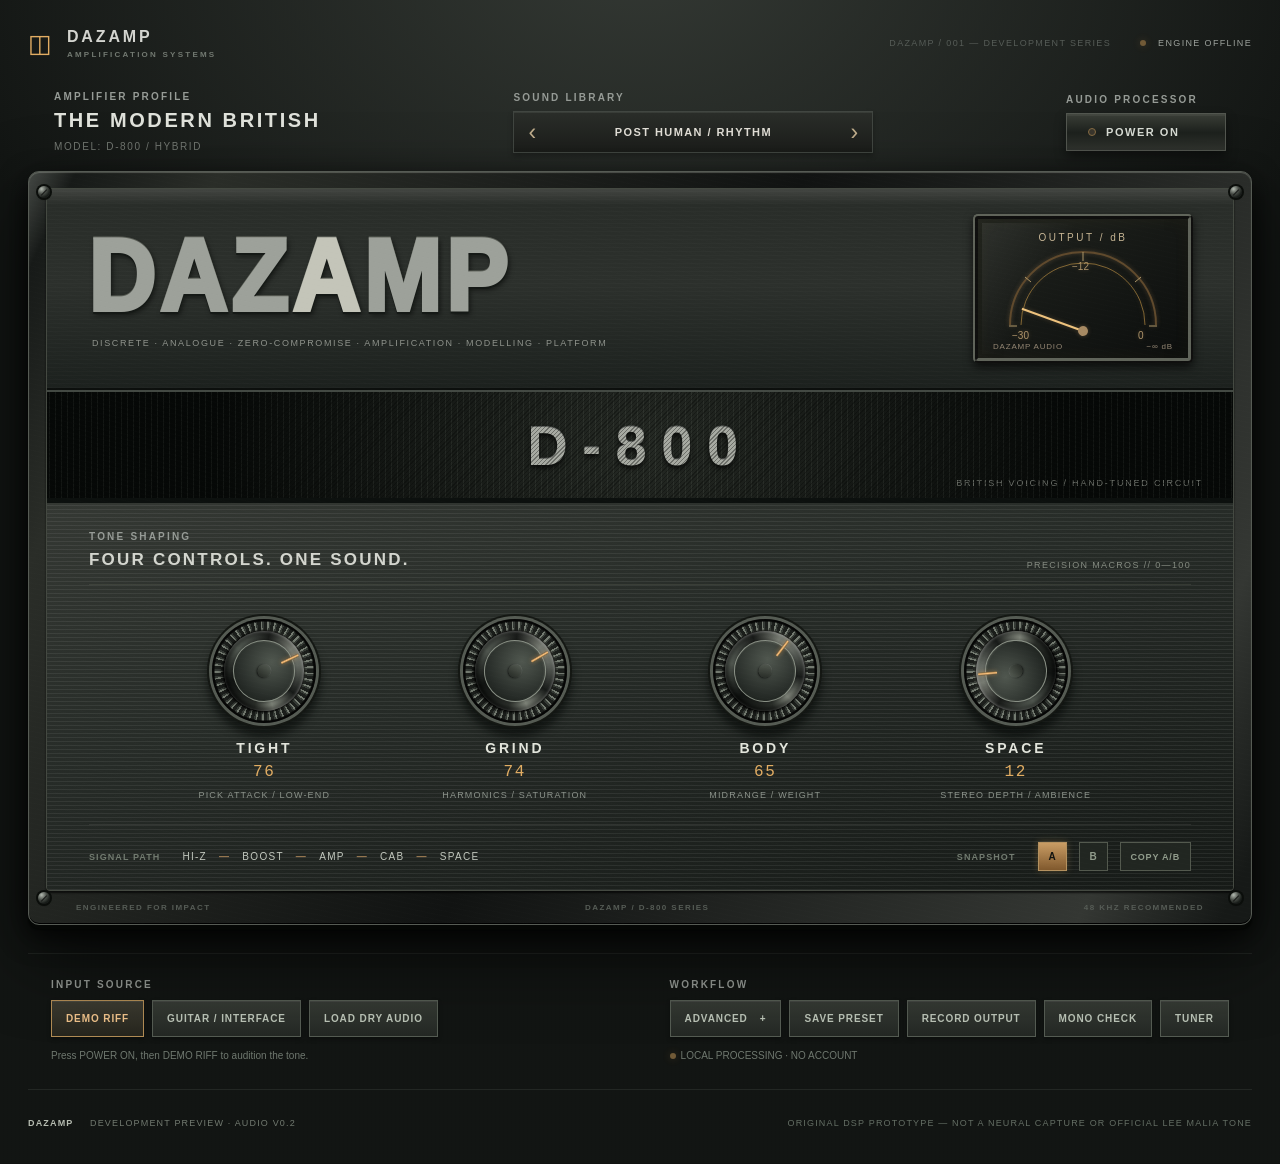
==== web/index.html @ d737fa8f "Add files via upload" ====
<!doctype html>
<html lang="en">
<head>
  <meta charset="utf-8">
  <meta name="viewport" content="width=device-width, initial-scale=1">
  <meta name="theme-color" content="#111312">
  <title>DAZAMP | Modern British Amplifier</title>
  <link rel="stylesheet" href="style.css">
</head>
<body>
  <div class="worktop">
    <header class="masthead">
      <div class="studio-title"><span class="glyph">◫</span><span>DAZAMP <small>AMPLIFICATION SYSTEMS</small></span></div>
      <div class="head-right"><span class="product-version">DAZAMP / 001 — DEVELOPMENT SERIES</span><span class="dot"></span><span id="engineState">ENGINE OFFLINE</span></div>
    </header>
    <main>
      <section class="rigbar" aria-label="Rig control">
        <div class="rig-name"><span class="eyebrow">AMPLIFIER PROFILE</span><strong>THE MODERN BRITISH</strong><span class="rig-serial">MODEL: D-800 / HYBRID</span></div>
        <div class="preset-ui"><span class="eyebrow">SOUND LIBRARY</span><div class="preset-select"><button id="prevPreset" aria-label="Previous preset">‹</button><select id="presetSelect" aria-label="Tone preset"></select><button id="nextPreset" aria-label="Next preset">›</button></div></div>
        <div class="power-block"><span class="eyebrow">AUDIO PROCESSOR</span><button id="powerButton" class="power-button" aria-pressed="false"><span class="power-led"></span><span id="powerText">POWER ON</span></button></div>
      </section>
      <section class="rack" aria-label="DAZAMP amplifier interface">
        <span class="screw screw-tl"></span><span class="screw screw-tr"></span><span class="screw screw-bl"></span><span class="screw screw-br"></span>
        <div class="faceplate">
          <div class="upper-metal">
            <div class="engraving"><div class="brand-large">DAZ<span>A</span>MP</div><div class="brand-sub">DISCRETE · ANALOGUE · ZERO-COMPROMISE · AMPLIFICATION · MODELLING · PLATFORM</div></div>
            <div class="needle-meter" aria-label="Output meter"><div class="meter-label">OUTPUT / dB</div><svg viewBox="0 0 180 94" aria-hidden="true"><path d="M 17 77 A 73 73 0 0 1 163 77" stroke="#604a2d" stroke-width="2" fill="none"/><path d="M 28 77 A 62 62 0 0 1 152 77" stroke="#c89948" stroke-width="1" opacity="0.6" fill="none"/><g stroke="#ad9668" stroke-width="1"><line x1="16" y1="78" x2="24" y2="78"/><line x1="32" y1="29" x2="38" y2="34"/><line x1="90" y1="4" x2="90" y2="13"/><line x1="148" y1="29" x2="142" y2="34"/><line x1="164" y1="78" x2="156" y2="78"/></g><text x="19" y="91" fill="#ad9369" font-size="10">−30</text><text x="79" y="22" fill="#ad9369" font-size="10">−12</text><text x="145" y="91" fill="#ad9369" font-size="10">0</text><g id="vuNeedle"><line x1="90" y1="83" x2="90" y2="18" stroke="#edc27d" stroke-width="2"/><circle cx="90" cy="83" r="5" fill="#a78a63"/></g></svg><div class="meter-foot">DAZAMP AUDIO <span id="peakLabel">−∞ dB</span></div></div>
          </div>
          <div class="cab-grill" aria-hidden="true"><div class="grill-brand">D-800</div><div class="grill-meta">BRITISH VOICING / HAND-TUNED CIRCUIT</div></div>
          <div class="control-zone"><div class="control-label-row"><div><span class="eyebrow">TONE SHAPING</span><h1>FOUR CONTROLS. ONE SOUND.</h1></div><span class="zone-label">PRECISION MACROS // 0—100</span></div>
            <div class="main-knobs">
              <div class="knob-unit"><div class="knob" role="slider" tabindex="0" data-param="tight" aria-label="Tight" aria-valuemin="0" aria-valuemax="100" aria-valuenow="69"><div class="knob-shadow"></div><div class="knob-ring"></div><div class="knob-face"><div class="knob-pointer"></div><div class="knob-inset"></div></div></div><div class="knob-title">TIGHT</div><div class="knob-value" id="tightValue">69</div><div class="knob-desc">PICK ATTACK / LOW-END</div></div>
              <div class="knob-unit"><div class="knob" role="slider" tabindex="0" data-param="grind" aria-label="Grind" aria-valuemin="0" aria-valuemax="100" aria-valuenow="72"><div class="knob-shadow"></div><div class="knob-ring"></div><div class="knob-face"><div class="knob-pointer"></div><div class="knob-inset"></div></div></div><div class="knob-title">GRIND</div><div class="knob-value" id="grindValue">72</div><div class="knob-desc">HARMONICS / SATURATION</div></div>
              <div class="knob-unit"><div class="knob" role="slider" tabindex="0" data-param="body" aria-label="Body" aria-valuemin="0" aria-valuemax="100" aria-valuenow="61"><div class="knob-shadow"></div><div class="knob-ring"></div><div class="knob-face"><div class="knob-pointer"></div><div class="knob-inset"></div></div></div><div class="knob-title">BODY</div><div class="knob-value" id="bodyValue">61</div><div class="knob-desc">MIDRANGE / WEIGHT</div></div>
              <div class="knob-unit"><div class="knob" role="slider" tabindex="0" data-param="space" aria-label="Space" aria-valuemin="0" aria-valuemax="100" aria-valuenow="14"><div class="knob-shadow"></div><div class="knob-ring"></div><div class="knob-face"><div class="knob-pointer"></div><div class="knob-inset"></div></div></div><div class="knob-title">SPACE</div><div class="knob-value" id="spaceValue">14</div><div class="knob-desc">STEREO DEPTH / AMBIENCE</div></div>
            </div>
            <div class="bottom-controls"><div class="signal-chain"><span class="signal-label">SIGNAL PATH</span><span>HI-Z</span><b>—</b><span>BOOST</span><b>—</b><span>AMP</span><b>—</b><span>CAB</span><b>—</b><span>SPACE</span></div><div class="a-b"><span class="signal-label">SNAPSHOT</span><button id="aButton" class="ab selected">A</button><button id="bButton" class="ab">B</button><button id="copyAB" class="mini-button" title="Copy current snapshot to the other">COPY A/B</button></div></div>
          </div>
        </div>
        <div class="rack-rim"><span>ENGINEERED FOR IMPACT</span><span>DAZAMP / D-800 SERIES</span><span>48 KHZ RECOMMENDED</span></div>
      </section>
      <section class="io-panel" aria-label="Audio input and settings">
        <div class="io-left"><span class="eyebrow">INPUT SOURCE</span><div class="source-buttons"><button id="demoButton" class="source-button active">DEMO RIFF</button><button id="micButton" class="source-button">GUITAR / INTERFACE</button><label for="fileInput" class="source-button file-label">LOAD DRY AUDIO</label><input type="file" id="fileInput" accept="audio/*" hidden></div><div id="sourceStatus" class="inline-status">Press POWER ON, then DEMO RIFF to audition the tone.</div></div>
        <div class="io-right"><span class="eyebrow">WORKFLOW</span><div class="source-buttons"><button id="toggleAdvanced" class="source-button">ADVANCED <span id="advancedChevron">+</span></button><button id="savePreset" class="source-button">SAVE PRESET</button><button id="recordButton" class="source-button">RECORD OUTPUT</button><button id="monoButton" class="source-button" aria-pressed="false">MONO CHECK</button><button id="tunerButton" class="source-button" aria-pressed="false">TUNER</button></div><div class="local-badge"><span class="dot"></span>LOCAL PROCESSING · NO ACCOUNT</div></div>
      </section>
      <section id="tunerPanel" class="tuner-panel" hidden aria-label="Input guitar tuner">
        <div class="tuner-heading"><span class="eyebrow">INSTRUMENT / INPUT TUNER</span><span id="tunerHint">Play a single note through your guitar interface</span></div>
        <div class="tuner-main"><strong id="tunerNote">—</strong><span id="tunerCents">WAITING FOR SIGNAL</span><div class="tuner-scale" aria-hidden="true"><div class="tuner-ticks"></div><span class="tuner-center"></span><span class="tuner-needle" id="tunerNeedle"></span></div><span id="tunerFreq">— Hz</span></div>
      </section>
      <section class="advanced" id="advancedPanel" hidden aria-label="Advanced settings"><div class="advanced-top"><div><span class="eyebrow">UNDER THE HOOD</span><h2>TECHNICAL CONTROL</h2></div><span class="feature-flag">ALGORITHM V0.2 · PROCEDURAL CAB</span></div><div class="settings-grid"><label>INPUT TRIM <span id="inputTrimOut">0 dB</span><input id="inputTrim" type="range" min="-18" max="18" step="1" value="0"></label><label>OUTPUT LEVEL <span id="outputTrimOut">−5 dB</span><input id="outputTrim" type="range" min="-24" max="6" step="1" value="-5"></label><label>HIGH CUT <span id="highCutOut">6800 Hz</span><input id="highCut" type="range" min="3500" max="10000" step="100" value="6800"></label><label>GATE THRESHOLD <span id="gateOut">−48 dB</span><input id="gate" type="range" min="-70" max="-20" step="1" value="-48"></label><label>CAB CHARACTER <span id="cabOut">45% RIBBON</span><input id="cabMix" type="range" min="0" max="100" step="1" value="45"></label><label>STEREO WIDTH <span id="widthOut">70%</span><input id="width" type="range" min="0" max="100" step="1" value="70"></label></div><div class="advanced-foot"><label for="irInput" class="source-button">LOAD CUSTOM CAB WAV IR</label><input type="file" id="irInput" accept=".wav,audio/wav" hidden><span id="irStatus">Built-in synthetic 4×12 response · load your own IR for authentic cab tone</span></div><div class="bank-tools"><button id="exportBank" class="source-button">EXPORT PRESETS</button><label for="importBankInput" class="source-button file-label">IMPORT PRESETS</label><input type="file" id="importBankInput" accept=".json,application/json" hidden><span>Preset JSON is local to your device. No cloud uploads.</span></div></section>
      <footer><div>DAZAMP <span>DEVELOPMENT PREVIEW · AUDIO V0.2</span></div><span>ORIGINAL DSP PROTOTYPE — NOT A NEURAL CAPTURE OR OFFICIAL LEE MALIA TONE</span></footer>
    </main>
  </div>
  <script src="tuner.js"></script><script src="audio.js"></script><script src="app.js"></script>
</body>
</html>
---- web/style.css ----
:root{--bg:#131514;--silver:#bec1bd;--small:#8b8d89;--amber:#e2ad63;--edge:#414441;--panel:#242725;--shadow:#0b0d0b}*{box-sizing:border-box}html{background:#101211}body{margin:0;color:#d3d4cf;background:radial-gradient(ellipse 75% 60% at 50% -5%,#343934 0,transparent 75%),repeating-linear-gradient(90deg,transparent 0 3px,#0000000a 3px 4px),#121513;font-family:Arial,'Helvetica Neue',sans-serif;-webkit-font-smoothing:antialiased}.worktop{width:min(1420px,calc(100% - 56px));margin:auto;padding:22px 0 35px}button,select,input{font:inherit}button{cursor:pointer}button:focus-visible,.knob:focus-visible,input:focus-visible,select:focus-visible,.file-label:focus-visible{outline:2px solid var(--amber);outline-offset:4px}.eyebrow{display:block;font-size:10px;color:#969b96;letter-spacing:.22em;font-weight:700}.masthead{display:flex;justify-content:space-between;align-items:center;min-height:42px;margin-bottom:27px}.studio-title{display:flex;align-items:center;gap:12px;font-weight:900;font-size:16px;letter-spacing:.18em}.studio-title small{display:block;font-size:8px;letter-spacing:.28em;color:#727971;padding-top:4px}.glyph{font-size:25px;font-weight:400;color:var(--amber)}.head-right{font-size:9px;letter-spacing:.15em;color:#9ba09b;display:flex;align-items:center;gap:12px}.product-version{margin-right:17px;color:#565c57}.dot{display:inline-block;width:6px;height:6px;background:#715a37;border-radius:100%;box-shadow:0 0 8px #ffb45130}.dot.on{background:#e3b879;box-shadow:0 0 9px #f1b25a}.rigbar{display:flex;justify-content:space-between;align-items:center;gap:28px;margin-bottom:17px;padding:0 26px}.rig-name strong{display:block;font-size:20px;letter-spacing:.13em;font-weight:750;margin:7px 0 4px;color:#e0e2db}.rig-serial{font-size:10px;letter-spacing:.16em;color:#727771}.preset-ui{min-width:min(360px,40%)}.preset-select{display:flex;align-items:center;border:1px solid #414641;background:linear-gradient(#2b2e2a,#1b1d1a);box-shadow:inset 0 1px #64696244,0 3px 5px #0004;margin-top:8px}.preset-select button{width:36px;height:40px;border:0;background:transparent;color:#c1ae8d;font-size:23px}.preset-select button:hover{background:#393b34}.preset-select select{appearance:none;outline:0;background:transparent;color:#e3e0d8;border:0;flex:1;text-align:center;min-width:0;font-size:11px;font-weight:700;letter-spacing:.13em}.preset-select option{color:#ddd;background:#222}.power-button{margin-top:8px;border:1px solid #535750;background:linear-gradient(#3b3f38 0%,#1d211d 52%,#30332e 100%);padding:12px 21px;color:#d9ddd5;font-weight:bold;font-size:11px;letter-spacing:.14em;min-width:160px;text-align:left;box-shadow:inset 0 2px #7d837622,0 6px 12px #0006}.power-button .power-led{display:inline-block;width:8px;height:8px;background:#3a362d;border:1px solid #886d44;border-radius:50%;margin-right:10px}.power-button.on .power-led{background:#e3ab60;box-shadow:0 0 14px #f2b86c}.rack{position:relative;padding:16px 17px 11px;border:1px solid #565b54;border-radius:11px;background:linear-gradient(116deg,#444844 0%,#171a18 3%,#2a2d28 12%,#111312 49%,#343733 89%,#161917 98%);box-shadow:0 5px 1px #050705,0 10px 28px #000c,0 30px 75px #0009,inset 0 1px 1px #b6bdb155,inset 0 -1px #000}.rack:after{content:'';pointer-events:none;position:absolute;inset:0;border-radius:11px;background:repeating-linear-gradient(12deg,transparent 0,transparent 3px,#fff1 4px,#0001 5px);opacity:.11}.screw{position:absolute;width:12px;height:12px;border-radius:50%;z-index:2;background:radial-gradient(circle at 30% 25%,#b3bab1,#484d47 40%,#171b18 70%);box-shadow:0 0 0 2px #0b0e0b,0 1px 2px #000;}.screw:after{content:'';position:absolute;width:8px;height:1px;background:#171917;transform:rotate(-45deg);top:6px;left:2px}.screw-tl{top:14px;left:9px}.screw-tr{top:14px;right:9px}.screw-bl{bottom:20px;left:9px}.screw-br{bottom:20px;right:9px}.faceplate{background:linear-gradient(150deg,#414540 0%,#2b2f2b 8%,#131614 59%,#343632 100%);box-shadow:inset 1px 1px 4px #afb2a055,inset -1px -1px 4px #050706,0 2px 2px #000a;border:1px solid #444941;overflow:hidden;border-radius:4px}.upper-metal{min-height:155px;padding:25px 40px;display:flex;align-items:center;justify-content:space-between;gap:30px;background:repeating-linear-gradient(0deg,#ffffff04 0 1px,transparent 1px 4px),linear-gradient(180deg,#424541 0%,#292d29 8%,#2c302c 48%,#1c211e 100%);border-bottom:2px solid #0c0f0d}.engraving{text-align:left;max-width:720px}.brand-large{font-family:'Arial Black',Impact,sans-serif;font-weight:1000;line-height:1;font-stretch:condensed;font-size:clamp(56px,8vw,105px);letter-spacing:.045em;color:#9da19a;text-shadow:0 2px 0 #151916,0 -1px 0 #e1e4d344,2px 3px 6px #02040288;transform:scaleX(.91);transform-origin:left}.brand-large span{color:#c4c5b9}.brand-sub{font-size:9px;color:#8f938c;letter-spacing:.18em;line-height:1.7;margin:8px 0 0 5px}.needle-meter{flex:0 0 220px;border-radius:5px;padding:13px 15px 7px;background:linear-gradient(145deg,#20231e,#0c0e0d);border:5px ridge #60645a;box-shadow:0 4px 10px #000a,inset 0 0 18px #ba81320b;position:relative}.needle-meter:before{content:'';position:absolute;inset:4px;pointer-events:none;background:linear-gradient(120deg,#fff1,transparent 35%);}.meter-label{font-size:10px;text-align:center;letter-spacing:.25em;color:#c5b493}.needle-meter svg{width:100%;display:block;margin-top:5px;filter:drop-shadow(0 0 2px #e5b27144)}#vuNeedle{transform-origin:90px 83px;transform:rotate(-70deg);transition:transform .07s linear}.meter-foot{font-size:8px;letter-spacing:.1em;display:flex;justify-content:space-between;color:#938673}.cab-grill{position:relative;height:113px;display:flex;align-items:center;justify-content:center;overflow:hidden;border-top:2px solid #434943;border-bottom:5px solid #0c100e;background:radial-gradient(ellipse 45% 320% at 50% 50%,#333831aa,#030504a0 80%),repeating-linear-gradient(90deg,#0a0d0b 0 2px,#2d322d 2px 3px,#0a0d0b 3px 6px),repeating-linear-gradient(0deg,#121512 0 3px,#252924 3px 4px)}.cab-grill:after{content:'';position:absolute;inset:0;background:repeating-linear-gradient(-45deg,transparent 0 2px,#06080699 2px 3px);opacity:.6;pointer-events:none}.grill-brand{font:700 56px Impact,sans-serif;letter-spacing:.26em;color:#a7aaa2;text-shadow:0 3px 5px #000b,0 -1px #fff5}.grill-meta{font-size:9px;letter-spacing:.2em;color:#6f736c;position:absolute;right:30px;bottom:10px}.control-zone{padding:28px 42px 19px;background:repeating-linear-gradient(0deg,#fff1 0 1px,transparent 1px 4px),linear-gradient(167deg,#343833,#262b27 42%,#161a17)}.control-label-row{display:flex;justify-content:space-between;align-items:end;gap:20px;border-bottom:1px solid #777d6b35;padding-bottom:14px}.control-label-row h1{font-size:17px;font-weight:700;letter-spacing:.13em;margin:8px 0 0;color:#d3d5ce}.zone-label{font-size:9px;color:#868c82;letter-spacing:.15em}.main-knobs{display:grid;grid-template-columns:repeat(4,1fr);gap:10px;padding:30px 5% 24px}.knob-unit{display:flex;flex-direction:column;align-items:center;text-align:center}.knob{--angle:0deg;position:relative;cursor:ns-resize;width:112px;height:112px;touch-action:none;user-select:none;filter:drop-shadow(0 9px 4px #04060598)}.knob-shadow{position:absolute;inset:4px;border-radius:100%;background:#090a09;box-shadow:0 0 0 3px #555b53,0 0 0 5px #141713,inset 0 0 6px #000}.knob-ring{position:absolute;inset:3px;border-radius:50%;background:repeating-conic-gradient(from 0deg,#1b1e1b 0deg 4deg,#737a70 4deg 6deg,#343934 6deg 8deg);mask:radial-gradient(transparent 53%,black 56%,black 65%,transparent 67%)}.knob-face{position:absolute;inset:16px;border-radius:50%;background:conic-gradient(from 15deg,#666b64,#1a1d1b 13%,#93998d 24%,#373c36 32%,#1b1f1c 48%,#646c63 64%,#1b1d1b 80%,#7a7e75 92%,#666b64);box-shadow:0 2px 4px #000,0 -2px 3px #dde3c822,inset 0 1px 3px #ffffff55,inset 0 -4px 9px #000d;transform:rotate(var(--angle))}.knob-face:before{content:'';position:absolute;inset:9px;border-radius:50%;background:radial-gradient(circle at 42% 32%,#50574f,#282d29 65%,#131713);border:1px solid #888f84;box-shadow:inset 0 1px 2px #d0d3c122,0 1px 4px #0008}.knob-pointer{position:absolute;top:2px;left:50%;transform:translateX(-50%);height:19px;width:3px;background:linear-gradient(90deg,#735b3b,#ffc47e,#7e6034);z-index:1;box-shadow:0 0 4px #f2ac5a66;border-radius:1px}.knob-inset{position:absolute;top:50%;left:50%;transform:translate(-50%,-50%);width:13px;height:13px;border-radius:50%;background:linear-gradient(150deg,#565d54,#232722);box-shadow:0 1px 2px #000b,0 -1px #ddd2}.knob-title{margin-top:13px;font-size:14px;letter-spacing:.2em;font-weight:800;color:#e3e5dc}.knob-value{font-family:monospace;font-size:16px;margin-top:7px;min-width:47px;color:var(--amber);letter-spacing:.1em}.knob-desc{font-size:9px;letter-spacing:.13em;margin-top:9px;color:#8c938b}.bottom-controls{border-top:1px solid #72766d33;display:flex;justify-content:space-between;gap:20px;padding-top:17px}.signal-chain,.a-b{display:flex;align-items:center;gap:12px;font-size:10px;letter-spacing:.13em;color:#c2c8be}.signal-chain b{color:#987850}.signal-label{font-size:9px;font-weight:bold;color:#727b70;letter-spacing:.12em;margin-right:10px}.ab,.mini-button{background:#212621;color:#919c8c;border:1px solid #53594e;min-width:29px;height:29px;font-weight:bold;font-size:10px}.ab.selected{background:linear-gradient(#c99c64,#80592d);color:#121411;box-shadow:0 0 7px #e0ac5a44;border-color:#b4915f}.mini-button{padding:0 10px;font-size:9px;letter-spacing:.09em}.rack-rim{display:flex;justify-content:space-between;gap:10px;padding:12px 30px 1px;color:#565c56;font-weight:600;letter-spacing:.18em;font-size:8px}.io-panel{margin-top:28px;padding:25px 23px;border-top:1px solid #555b5344;border-bottom:1px solid #555b5344;display:flex;align-items:start;justify-content:space-between;gap:18px}.source-buttons{display:flex;flex-wrap:wrap;gap:8px;margin:10px 0}.source-button{display:inline-flex;align-items:center;justify-content:center;gap:12px;min-height:37px;border:1px solid #555c53;background:linear-gradient(#353a34,#242824);padding:0 14px;letter-spacing:.09em;font-size:10px;font-weight:700;color:#bac3b6;box-shadow:inset 0 1px #ffffff10,0 2px 4px #0005;cursor:pointer}.source-button:hover{border-color:#a7a38c;color:#fff}.source-button.active{border-color:#b18c55;color:#eec18a;background:linear-gradient(#3c3b31,#26251d)}.source-button:disabled{opacity:.45;cursor:not-allowed}.inline-status,.local-badge{font-size:10px;line-height:1.7;color:#6f786f;max-width:450px}.local-badge .dot{margin-right:5px}.advanced{margin-top:23px;background:linear-gradient(160deg,#292d29,#181c19);padding:28px;border:1px solid #444b43;box-shadow:0 7px 20px #0006}.advanced[hidden]{display:none}.advanced-top{display:flex;justify-content:space-between;align-items:end;padding-bottom:15px;border-bottom:1px solid #666d6133}.advanced h2{margin:6px 0 0;font-size:18px;letter-spacing:.14em}.feature-flag{font-size:9px;letter-spacing:.12em;color:#a68760}.settings-grid{display:grid;grid-template-columns:repeat(3,1fr);gap:28px;padding:25px 0}.settings-grid label{font-size:10px;letter-spacing:.15em;color:#a5ada4;font-weight:700}.settings-grid label span{float:right;color:var(--amber)}.settings-grid input{display:block;cursor:pointer;width:100%;margin-top:18px;accent-color:#d5ab71}.advanced-foot{border-top:1px solid #555b5344;padding-top:18px;display:flex;align-items:center;gap:16px;flex-wrap:wrap}.advanced-foot span{font-size:10px;color:#8d9388;line-height:1.5}footer{margin-top:28px;display:flex;gap:12px;justify-content:space-between;color:#646e64;font-size:9px;letter-spacing:.13em}footer div{font-weight:800;color:#b6bcb1}footer div span{font-weight:400;margin-left:13px;color:#727a70}footer>span{max-width:60%;text-align:right}@media(max-width:900px){.upper-metal{padding:25px}.brand-large{font-size:clamp(52px,8vw,80px)}.needle-meter{flex-basis:170px}.control-zone{padding:23px}.main-knobs{padding:25px 0}.knob{width:92px;height:92px}.rigbar{padding:0 5px;gap:10px}.bottom-controls{flex-wrap:wrap}}@media(max-width:670px){.worktop{width:calc(100% - 22px);padding-top:14px}.masthead{margin-bottom:19px}.head-right .product-version{display:none}.rigbar{flex-wrap:wrap;justify-content:space-between}.rig-name{flex:1 1 100%}.rig-name strong{font-size:16px}.preset-ui{flex:1;min-width:0}.power-button{min-width:100px;padding:12px 8px;font-size:9px}.rack{padding:12px 12px 9px}.upper-metal{min-height:123px;padding:12px 15px;gap:5px}.brand-large{font-size:clamp(31px,9.3vw,60px)}.brand-sub{font-size:6px;letter-spacing:.05em}.needle-meter{flex-basis:120px;padding:8px 5px 3px;border-width:3px}.meter-label{font-size:7px}.meter-foot{font-size:6px}.cab-grill{height:68px}.grill-brand{font-size:32px}.grill-meta{display:none}.control-zone{padding:18px 12px}.control-label-row h1{font-size:11px}.zone-label{display:none}.main-knobs{grid-template-columns:repeat(2,1fr);gap:25px 6px;padding:25px 0}.knob{width:103px;height:103px}.knob-desc{font-size:8px}.bottom-controls{flex-direction:column}.signal-chain{gap:5px;flex-wrap:wrap;font-size:9px}.signal-label{margin-right:4px}.rack-rim{padding:10px 14px 0}.rack-rim span:nth-child(2){display:none}.io-panel{flex-wrap:wrap;gap:22px;padding:20px 8px}.io-left,.io-right{width:100%}.settings-grid{grid-template-columns:1fr 1fr;gap:22px}.advanced{padding:18px}.feature-flag{font-size:8px}.advanced h2{font-size:14px}footer{flex-direction:column}footer>span{text-align:left;max-width:none}}@media(prefers-reduced-motion:reduce){*{scroll-behavior:auto!important;transition:none!important}}

/* DAZAMP v0.2 functional studio utilities — housed beneath the hardware, never in front of it. */
.source-button[aria-pressed="true"]{color:#f3d5a1;border-color:#b17e43!important;background:linear-gradient(#49331d,#26241c)!important;box-shadow:inset 0 1px #f2b66c44,0 0 15px #d19c3e22!important}
.tuner-panel{border:1px solid #41483f;border-radius:5px;background:linear-gradient(115deg,#292e29,#121612 53%,#262b25);padding:16px 24px 20px;margin:17px 0 0;box-shadow:inset 0 1px #89917f26,0 10px 22px #0005}
.tuner-panel[hidden]{display:none!important}.tuner-heading{display:flex;align-items:center;justify-content:space-between;gap:14px}.tuner-heading>span:last-child{font-size:10px;letter-spacing:.04em;color:#8e998d}
.tuner-main{display:flex;justify-content:space-between;align-items:center;gap:22px;margin-top:15px}.tuner-main>strong{font-size:40px;min-width:86px;line-height:1;font-weight:800;letter-spacing:-.05em;color:#e8ddd0}.tuner-main>span{color:#bdbfb8;font-size:11px;letter-spacing:.08em;min-width:115px}.tuner-main #tunerFreq{text-align:right;color:#b79b72}.tuner-scale{height:24px;position:relative;flex:1;min-width:100px;max-width:480px;overflow:hidden;border-radius:2px;border:1px solid #3b483a;background:#131a16}.tuner-ticks{position:absolute;inset:0;background:repeating-linear-gradient(90deg,transparent 0,transparent calc(10% - 1px),#a7ae8d77 calc(10% - 1px),#a7ae8d77 10%);opacity:.6}.tuner-center{position:absolute;left:50%;top:0;bottom:0;width:2px;background:#b4c593}.tuner-needle{position:absolute;left:50%;top:1px;bottom:1px;width:4px;border-radius:2px;background:#eab069;box-shadow:0 0 9px #eeab49;transform:translateX(-50%);transition:left .14s ease-out}
.bank-tools{display:flex;align-items:center;flex-wrap:wrap;gap:11px;padding-top:20px;margin-top:18px;border-top:1px solid #75826e33}.bank-tools>span{font-size:10px;color:#929c90;letter-spacing:.06em}
@media(max-width:760px){.tuner-main{gap:9px;flex-wrap:wrap}.tuner-main>strong{font-size:31px;min-width:65px}.tuner-main>span{font-size:9px;min-width:95px}.tuner-scale{order:4;min-width:100%;max-width:none}.tuner-heading{align-items:start;flex-direction:column;gap:6px}}
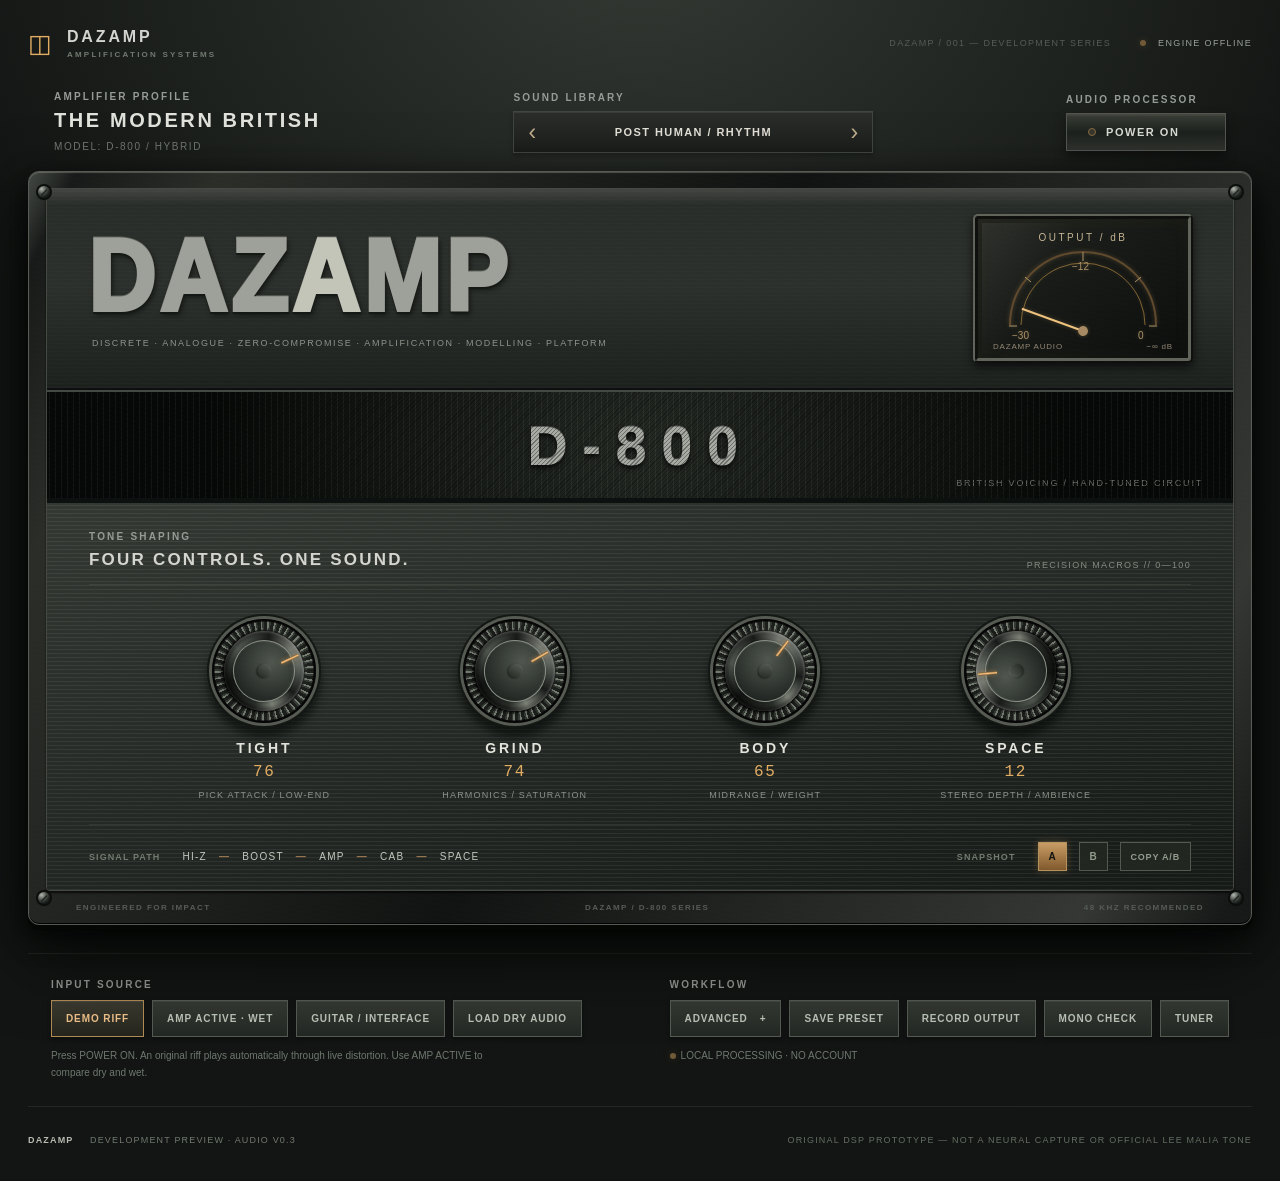
==== commit cf7fa514: "Add files via upload" ====
--- a/web/index.html
+++ b/web/index.html
@@ -40,17 +40,17 @@
         <div class="rack-rim"><span>ENGINEERED FOR IMPACT</span><span>DAZAMP / D-800 SERIES</span><span>48 KHZ RECOMMENDED</span></div>
       </section>
       <section class="io-panel" aria-label="Audio input and settings">
-        <div class="io-left"><span class="eyebrow">INPUT SOURCE</span><div class="source-buttons"><button id="demoButton" class="source-button active">DEMO RIFF</button><button id="micButton" class="source-button">GUITAR / INTERFACE</button><label for="fileInput" class="source-button file-label">LOAD DRY AUDIO</label><input type="file" id="fileInput" accept="audio/*" hidden></div><div id="sourceStatus" class="inline-status">Press POWER ON, then DEMO RIFF to audition the tone.</div></div>
+        <div class="io-left"><span class="eyebrow">INPUT SOURCE</span><div class="source-buttons"><button id="demoButton" class="source-button active">DEMO RIFF</button><button id="dryCheckButton" class="source-button" aria-pressed="false">AMP ACTIVE · WET</button><button id="micButton" class="source-button">GUITAR / INTERFACE</button><label for="fileInput" class="source-button file-label">LOAD DRY AUDIO</label><input type="file" id="fileInput" accept="audio/*" hidden></div><div id="sourceStatus" class="inline-status">Press POWER ON. An original riff plays automatically through live distortion. Use AMP ACTIVE to compare dry and wet.</div></div>
         <div class="io-right"><span class="eyebrow">WORKFLOW</span><div class="source-buttons"><button id="toggleAdvanced" class="source-button">ADVANCED <span id="advancedChevron">+</span></button><button id="savePreset" class="source-button">SAVE PRESET</button><button id="recordButton" class="source-button">RECORD OUTPUT</button><button id="monoButton" class="source-button" aria-pressed="false">MONO CHECK</button><button id="tunerButton" class="source-button" aria-pressed="false">TUNER</button></div><div class="local-badge"><span class="dot"></span>LOCAL PROCESSING · NO ACCOUNT</div></div>
       </section>
       <section id="tunerPanel" class="tuner-panel" hidden aria-label="Input guitar tuner">
         <div class="tuner-heading"><span class="eyebrow">INSTRUMENT / INPUT TUNER</span><span id="tunerHint">Play a single note through your guitar interface</span></div>
         <div class="tuner-main"><strong id="tunerNote">—</strong><span id="tunerCents">WAITING FOR SIGNAL</span><div class="tuner-scale" aria-hidden="true"><div class="tuner-ticks"></div><span class="tuner-center"></span><span class="tuner-needle" id="tunerNeedle"></span></div><span id="tunerFreq">— Hz</span></div>
       </section>
-      <section class="advanced" id="advancedPanel" hidden aria-label="Advanced settings"><div class="advanced-top"><div><span class="eyebrow">UNDER THE HOOD</span><h2>TECHNICAL CONTROL</h2></div><span class="feature-flag">ALGORITHM V0.2 · PROCEDURAL CAB</span></div><div class="settings-grid"><label>INPUT TRIM <span id="inputTrimOut">0 dB</span><input id="inputTrim" type="range" min="-18" max="18" step="1" value="0"></label><label>OUTPUT LEVEL <span id="outputTrimOut">−5 dB</span><input id="outputTrim" type="range" min="-24" max="6" step="1" value="-5"></label><label>HIGH CUT <span id="highCutOut">6800 Hz</span><input id="highCut" type="range" min="3500" max="10000" step="100" value="6800"></label><label>GATE THRESHOLD <span id="gateOut">−48 dB</span><input id="gate" type="range" min="-70" max="-20" step="1" value="-48"></label><label>CAB CHARACTER <span id="cabOut">45% RIBBON</span><input id="cabMix" type="range" min="0" max="100" step="1" value="45"></label><label>STEREO WIDTH <span id="widthOut">70%</span><input id="width" type="range" min="0" max="100" step="1" value="70"></label></div><div class="advanced-foot"><label for="irInput" class="source-button">LOAD CUSTOM CAB WAV IR</label><input type="file" id="irInput" accept=".wav,audio/wav" hidden><span id="irStatus">Built-in synthetic 4×12 response · load your own IR for authentic cab tone</span></div><div class="bank-tools"><button id="exportBank" class="source-button">EXPORT PRESETS</button><label for="importBankInput" class="source-button file-label">IMPORT PRESETS</label><input type="file" id="importBankInput" accept=".json,application/json" hidden><span>Preset JSON is local to your device. No cloud uploads.</span></div></section>
-      <footer><div>DAZAMP <span>DEVELOPMENT PREVIEW · AUDIO V0.2</span></div><span>ORIGINAL DSP PROTOTYPE — NOT A NEURAL CAPTURE OR OFFICIAL LEE MALIA TONE</span></footer>
+      <section class="advanced" id="advancedPanel" hidden aria-label="Advanced settings"><div class="advanced-top"><div><span class="eyebrow">UNDER THE HOOD</span><h2>TECHNICAL CONTROL</h2></div><span class="feature-flag">ALGORITHM V0.3 · PROCEDURAL CAB</span></div><div class="settings-grid"><label>INPUT TRIM <span id="inputTrimOut">0 dB</span><input id="inputTrim" type="range" min="-18" max="18" step="1" value="0"></label><label>OUTPUT LEVEL <span id="outputTrimOut">−5 dB</span><input id="outputTrim" type="range" min="-24" max="6" step="1" value="-5"></label><label>HIGH CUT <span id="highCutOut">6800 Hz</span><input id="highCut" type="range" min="3500" max="10000" step="100" value="6800"></label><label>GATE THRESHOLD <span id="gateOut">−48 dB</span><input id="gate" type="range" min="-70" max="-20" step="1" value="-48"></label><label>CAB CHARACTER <span id="cabOut">45% RIBBON</span><input id="cabMix" type="range" min="0" max="100" step="1" value="45"></label><label>STEREO WIDTH <span id="widthOut">70%</span><input id="width" type="range" min="0" max="100" step="1" value="70"></label></div><div class="advanced-foot"><label for="irInput" class="source-button">LOAD CUSTOM CAB WAV IR</label><input type="file" id="irInput" accept=".wav,audio/wav" hidden><span id="irStatus">Built-in synthetic 4×12 response · load your own IR for authentic cab tone</span></div><div class="bank-tools"><button id="exportBank" class="source-button">EXPORT PRESETS</button><label for="importBankInput" class="source-button file-label">IMPORT PRESETS</label><input type="file" id="importBankInput" accept=".json,application/json" hidden><span>Preset JSON is local to your device. No cloud uploads.</span></div></section>
+      <footer><div>DAZAMP <span>DEVELOPMENT PREVIEW · AUDIO V0.3</span></div><span>ORIGINAL DSP PROTOTYPE — NOT A NEURAL CAPTURE OR OFFICIAL LEE MALIA TONE</span></footer>
     </main>
   </div>
-  <script src="tuner.js"></script><script src="audio.js"></script><script src="app.js"></script>
+  <script src="riff.js"></script><script src="tuner.js"></script><script src="audio.js"></script><script src="app.js"></script>
 </body>
 </html>
